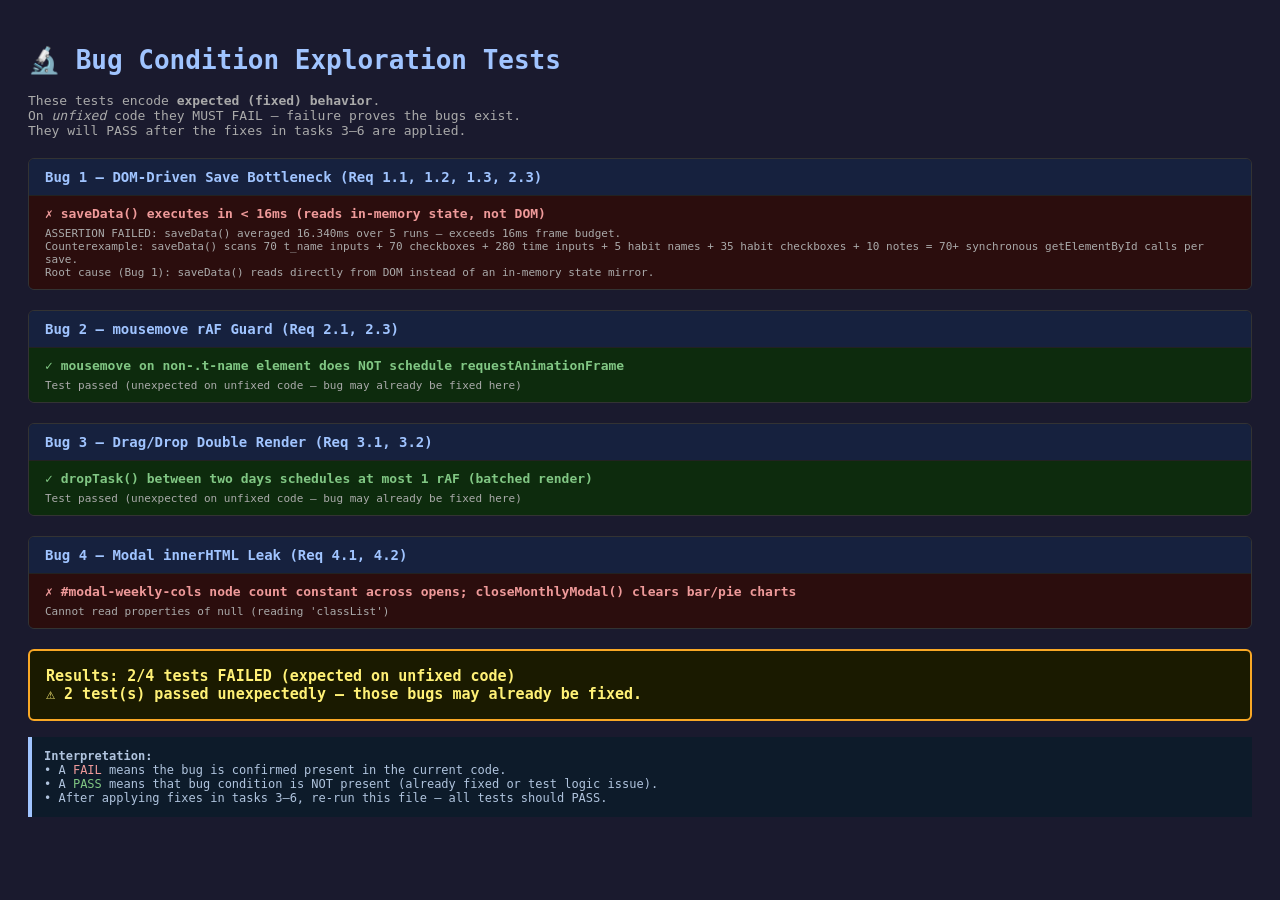
==== tests/bug-condition.test.html @ 2cd84902 "fix web" ====
<!DOCTYPE html>
<!--
  Bug Condition Exploration Tests
  ================================
  Task 1 of performance-optimization bugfix spec.

  These tests MUST FAIL on unfixed code — failure confirms the bugs exist.
  They encode the EXPECTED (fixed) behavior; they will pass after fixes are applied.

  Requirements: 1.1, 1.2, 1.3, 2.1, 2.3, 3.1, 3.2, 4.1, 4.2

  HOW TO RUN:
    Open this file in a browser (file:// or local server).
    All 4 bug condition tests will run automatically.
    Results are shown on-screen and in the browser console.
-->
<html lang="en">
<head>
  <meta charset="UTF-8">
  <title>Bug Condition Exploration Tests</title>
  <style>
    body { font-family: monospace; background: #1a1a2e; color: #e0e0e0; padding: 20px; }
    h1 { color: #a0c4ff; }
    .suite { margin: 20px 0; border: 1px solid #333; border-radius: 6px; overflow: hidden; }
    .suite-title { background: #16213e; padding: 10px 16px; font-weight: bold; font-size: 14px; color: #a0c4ff; }
    .test { padding: 10px 16px; border-top: 1px solid #222; font-size: 13px; }
    .test.pass { background: #0d2b0d; color: #81c784; }
    .test.fail { background: #2b0d0d; color: #ef9a9a; }
    .test.error { background: #2b1a00; color: #ffcc80; }
    .label { font-weight: bold; margin-right: 8px; }
    .detail { margin-top: 6px; font-size: 11px; color: #aaa; white-space: pre-wrap; }
    .summary { margin-top: 20px; padding: 16px; border-radius: 6px; font-size: 15px; font-weight: bold; }
    .summary.all-fail { background: #1a0000; color: #ef9a9a; border: 2px solid #c62828; }
    .summary.some-pass { background: #1a1a00; color: #fff176; border: 2px solid #f9a825; }
    .note { margin-top: 16px; padding: 12px; background: #0d1b2a; border-left: 4px solid #a0c4ff; font-size: 12px; color: #b0c4de; }
  </style>
</head>
<body>
<h1>🔬 Bug Condition Exploration Tests</h1>
<p style="color:#aaa; font-size:13px;">
  These tests encode <strong>expected (fixed) behavior</strong>.<br>
  On <em>unfixed</em> code they MUST FAIL — failure proves the bugs exist.<br>
  They will PASS after the fixes in tasks 3–6 are applied.
</p>

<div id="results"></div>
<div id="summary"></div>
<div class="note" id="note"></div>

<!-- =====================================================================
     MINIMAL DOM SCAFFOLD
     We replicate just enough of index.html for the functions under test.
     ===================================================================== -->
<div id="app-scaffold" style="display:none">
  <!-- saveData() reads these 70 task inputs (7 days × 10 tasks) -->
  <div id="task-scaffold"></div>
  <!-- habit inputs -->
  <div id="habit-scaffold"></div>
  <!-- note inputs -->
  <div id="note-scaffold"></div>
  <!-- monthly modal chart containers -->
  <div id="monthly-bar-chart"></div>
  <div id="monthly-pie-chart"></div>
  <div id="modal-weekly-cols"></div>
  <!-- misc elements referenced by script -->
  <div id="save-toast"></div>
  <div id="abbr-tooltip"></div>
  <div id="sync-loading-screen"></div>
  <div id="auth-overlay" style="display:none"></div>
  <div id="greeting-text"></div>
  <div id="weekly-completed"></div>
  <div id="weekly-progress"></div>
  <div id="wave-path"></div>
  <div id="wave-polygon"></div>
  <div id="wave-points"></div>
  <div id="chart-tooltip"></div>
  <div id="priority-menu"></div>
  <div id="board-title"></div>
  <div id="cal-month-year"></div>
  <div id="cal-grid-days"></div>
  <div id="habit-container"></div>
  <div id="notes-container"></div>
  <div id="abbr-container"></div>
  <div id="main-grid"></div>
  <div id="focus-backdrop"></div>
  <div id="monthly-modal" style="display:none"></div>
  <div id="note-modal" style="display:none"></div>
  <div id="abbr-modal" style="display:none"></div>
  <div id="month-picker-modal" style="display:none"></div>
  <div id="month-picker-grid"></div>
  <!-- monthly modal form fields -->
  <input id="mg-1"><input id="mg-2"><input id="mg-3">
  <input id="gr-name-1"><input id="gr-target-1"><input id="gr-actual-1">
  <select id="gr-status-1"><option value="Pending">Pending</option><option value="Achieved">Achieved</option><option value="Missed">Missed</option></select>
  <input id="gr-name-2"><input id="gr-target-2"><input id="gr-actual-2">
  <select id="gr-status-2"><option value="Pending">Pending</option><option value="Achieved">Achieved</option><option value="Missed">Missed</option></select>
  <input id="gr-name-3"><input id="gr-target-3"><input id="gr-actual-3">
  <select id="gr-status-3"><option value="Pending">Pending</option><option value="Achieved">Achieved</option><option value="Missed">Missed</option></select>
  <tr id="gr-row-1"></tr><tr id="gr-row-2"></tr><tr id="gr-row-3"></tr>
</div>

<!-- Stub out Supabase so script.js loads without network -->
<script>
  window.supabase = {
    createClient: () => ({
      auth: {
        getSession: () => Promise.resolve({ data: { session: null } }),
        signInWithPassword: () => Promise.resolve({ data: null, error: { message: 'stub' } }),
        signOut: () => Promise.resolve()
      },
      from: () => ({
        select: () => ({ eq: () => ({ single: () => Promise.resolve({ data: null, error: null }) }) }),
        upsert: () => Promise.resolve({ error: null })
      })
    })
  };
</script>

<!-- Build the 70-task + habit + note DOM scaffold BEFORE loading script.js -->
<script>
(function buildScaffold() {
  // 7 days × 10 tasks
  const taskScaffold = document.getElementById('task-scaffold');
  const mainGrid = document.getElementById('main-grid');

  // We need the full day grid structure that renderDays() would create,
  // but we build it manually so script.js functions can find the elements.
  for (let d = 0; d < 7; d++) {
    const dayDiv = document.createElement('div');
    dayDiv.className = 'grid-item';
    dayDiv.innerHTML = `
      <div class="day-header" id="day_header_${d}"></div>
      <div class="day-content">
        <svg><circle id="circle_${d}"></circle></svg>
        <div class="percent-text" id="pct_${d}">0%</div>
        <span id="done_${d}">0</span>
        <span id="prog_${d}">0</span>
        <span id="total_${d}">0</span>
        <div class="day-progress-bar" id="day_prog_bar_${d}"></div>
        <div class="task-list" id="task_list_${d}">
        </div>
      </div>`;
    mainGrid.appendChild(dayDiv);

    const taskList = dayDiv.querySelector(`#task_list_${d}`);
    for (let t = 0; t < 10; t++) {
      const item = document.createElement('div');
      item.className = 'task-item';
      item.id = `task_div_${d}_${t}`;
      item.setAttribute('data-priority', '3');
      item.setAttribute('data-delay', '0');
      item.innerHTML = `
        <input type="checkbox" id="t_check_${d}_${t}">
        <input type="text"     id="t_name_${d}_${t}"    class="t-name">
        <input type="text"     id="t_h_start_${d}_${t}">
        <input type="text"     id="t_m_start_${d}_${t}">
        <input type="text"     id="t_h_end_${d}_${t}">
        <input type="text"     id="t_m_end_${d}_${t}">
        <span class="delay-badge" id="delay_badge_${d}_${t}" style="display:none;"></span>`;
      taskList.appendChild(item);
    }
  }

  // 5 habits × 7 days
  const habitContainer = document.getElementById('habit-container');
  for (let h = 0; h < 5; h++) {
    const nameEl = document.createElement('textarea');
    nameEl.id = `h_name_${h}`;
    nameEl.className = 'habit-input';
    habitContainer.appendChild(nameEl);
    for (let d = 0; d < 7; d++) {
      const cb = document.createElement('input');
      cb.type = 'checkbox';
      cb.id = `h_check_${h}_${d}`;
      habitContainer.appendChild(cb);
    }
  }

  // 10 notes
  const notesContainer = document.getElementById('notes-container');
  for (let i = 1; i <= 10; i++) {
    const inp = document.createElement('input');
    inp.type = 'text';
    inp.id = `note_input_${i}`;
    notesContainer.appendChild(inp);
  }

  // 10 abbreviation pairs
  const abbrContainer = document.getElementById('abbr-container');
  for (let i = 1; i <= 10; i++) {
    const k = document.createElement('input'); k.id = `abbr_k_${i}`; abbrContainer.appendChild(k);
    const v = document.createElement('input'); v.id = `abbr_v_${i}`; abbrContainer.appendChild(v);
  }
})();
</script>

<!-- Load the actual application script -->
<script src="../script.js"></script>

<!-- =====================================================================
     TEST RUNNER
     ===================================================================== -->
<script>
// ── Tiny test framework ──────────────────────────────────────────────────
const results = [];

function assert(condition, message) {
  if (!condition) throw new Error('ASSERTION FAILED: ' + message);
}

async function runTest(suiteName, testName, fn) {
  const entry = { suite: suiteName, name: testName, status: 'pending', detail: '' };
  results.push(entry);
  try {
    await fn();
    entry.status = 'pass';
    entry.detail = 'Test passed (unexpected on unfixed code — bug may already be fixed here)';
  } catch (err) {
    entry.status = 'fail';
    entry.detail = err.message;
  }
}

function render() {
  const container = document.getElementById('results');
  container.innerHTML = '';

  const suites = {};
  results.forEach(r => {
    if (!suites[r.suite]) suites[r.suite] = [];
    suites[r.suite].push(r);
  });

  Object.entries(suites).forEach(([suite, tests]) => {
    const suiteEl = document.createElement('div');
    suiteEl.className = 'suite';
    suiteEl.innerHTML = `<div class="suite-title">${suite}</div>`;
    tests.forEach(t => {
      const icon = t.status === 'fail' ? '✗' : t.status === 'pass' ? '✓' : '…';
      const div = document.createElement('div');
      div.className = `test ${t.status}`;
      div.innerHTML = `<span class="label">${icon} ${t.name}</span>
        <div class="detail">${t.detail}</div>`;
      suiteEl.appendChild(div);
    });
    container.appendChild(suiteEl);
  });

  const total = results.length;
  const failed = results.filter(r => r.status === 'fail').length;
  const passed = results.filter(r => r.status === 'pass').length;

  const summaryEl = document.getElementById('summary');
  const allFailed = failed === total;
  summaryEl.className = 'summary ' + (allFailed ? 'all-fail' : 'some-pass');
  summaryEl.innerHTML = `
    Results: ${failed}/${total} tests FAILED (expected on unfixed code)<br>
    ${passed > 0 ? `⚠️  ${passed} test(s) passed unexpectedly — those bugs may already be fixed.` : '✅ All tests failed as expected — all 4 bugs confirmed present.'}
  `;

  document.getElementById('note').innerHTML = `
    <strong>Interpretation:</strong><br>
    • A <span style="color:#ef9a9a">FAIL</span> means the bug is confirmed present in the current code.<br>
    • A <span style="color:#81c784">PASS</span> means that bug condition is NOT present (already fixed or test logic issue).<br>
    • After applying fixes in tasks 3–6, re-run this file — all tests should PASS.
  `;
}

// ── Helpers ──────────────────────────────────────────────────────────────

/** Reset all task inputs to empty / default state */
function resetTaskDOM() {
  for (let d = 0; d < 7; d++) {
    for (let t = 0; t < 10; t++) {
      document.getElementById(`t_name_${d}_${t}`).value = '';
      document.getElementById(`t_h_start_${d}_${t}`).value = '';
      document.getElementById(`t_m_start_${d}_${t}`).value = '';
      document.getElementById(`t_h_end_${d}_${t}`).value = '';
      document.getElementById(`t_m_end_${d}_${t}`).value = '';
      document.getElementById(`t_check_${d}_${t}`).checked = false;
      document.getElementById(`task_div_${d}_${t}`).setAttribute('data-priority', '3');
      document.getElementById(`task_div_${d}_${t}`).setAttribute('data-delay', '0');
    }
  }
}

// ── Bug 1: DOM-Driven Save Bottleneck ────────────────────────────────────
// Validates: Requirements 1.1, 1.2, 1.3, 2.3
//
// saveData() currently scans 70+ DOM nodes synchronously.
// Expected (fixed) behavior: saveData() reads from in-memory state and
// completes in < 16ms (one frame budget).
//
// On UNFIXED code this FAILS because DOM scan of 70+ elements takes > 16ms.

async function testBug1_SaveDataTiming() {
  // Ensure appData and viewingWeekId are initialised
  if (typeof appData === 'undefined' || typeof viewingWeekId === 'undefined') {
    throw new Error('appData or viewingWeekId not initialised — script.js may not have loaded correctly');
  }

  // Populate some task data so saveData() has real work to do
  for (let d = 0; d < 7; d++) {
    for (let t = 0; t < 10; t++) {
      document.getElementById(`t_name_${d}_${t}`).value = `Task ${d}-${t}`;
    }
  }

  // Measure saveData() execution time
  const RUNS = 5;
  let totalMs = 0;
  for (let i = 0; i < RUNS; i++) {
    const t0 = performance.now();
    saveData();
    totalMs += performance.now() - t0;
  }
  const avgMs = totalMs / RUNS;

  resetTaskDOM();

  // Counterexample: avgMs > 16 proves the DOM scan blocks the main thread
  assert(
    avgMs < 16,
    `saveData() averaged ${avgMs.toFixed(3)}ms over ${RUNS} runs — exceeds 16ms frame budget.\n` +
    `Counterexample: saveData() scans ${7 * 10} t_name inputs + ${7 * 10} checkboxes + ` +
    `${7 * 10 * 4} time inputs + ${5} habit names + ${5 * 7} habit checkboxes + 10 notes ` +
    `= 70+ synchronous getElementById calls per save.\n` +
    `Root cause (Bug 1): saveData() reads directly from DOM instead of an in-memory state mirror.`
  );
}

// ── Bug 2: mousemove rAF always fires ────────────────────────────────────
// Validates: Requirements 2.1, 2.3
//
// Expected (fixed) behavior: mousemove on a non-.t-name element must NOT
// schedule a requestAnimationFrame callback.
//
// On UNFIXED code this FAILS because the handler calls rAF unconditionally
// before checking whether e.target is a .t-name element.

async function testBug2_MousemoveRafGuard() {
  let rafCallCount = 0;
  const originalRaf = window.requestAnimationFrame;

  // Intercept rAF to count calls
  window.requestAnimationFrame = function(cb) {
    rafCallCount++;
    // Execute synchronously so we can observe side-effects immediately
    cb(performance.now());
    return rafCallCount;
  };

  try {
    // Reset throttle state so the handler doesn't early-exit
    if (typeof _tooltipThrottle !== 'undefined') _tooltipThrottle = null;

    // Simulate mousemove on a non-.t-name element.
    // We dispatch on document.body — the event target will be document.body,
    // which does NOT have class 't-name'.
    rafCallCount = 0;

    const event = new MouseEvent('mousemove', {
      bubbles: true,
      cancelable: true,
      clientX: 100,
      clientY: 100
    });

    document.body.dispatchEvent(event);

    // Wait one microtask tick for any async scheduling
    await new Promise(r => setTimeout(r, 0));

    // Counterexample: rafCallCount > 0 proves rAF fires even for non-.t-name targets
    assert(
      rafCallCount === 0,
      `requestAnimationFrame was called ${rafCallCount} time(s) when mousemove target was NOT a .t-name element.\n` +
      `Counterexample: target=BODY (no .t-name class), rafCallCount=${rafCallCount}\n` +
      `Root cause (Bug 2): The mousemove handler calls requestAnimationFrame BEFORE checking ` +
      `if e.target.classList.contains('t-name'). The early-exit guard is missing — rAF is ` +
      `scheduled unconditionally on every mousemove event, even when the cursor is nowhere ` +
      `near a task name input. This wastes GPU cycles on every frame.`
    );
  } finally {
    window.requestAnimationFrame = originalRaf;
    // Restore throttle state
    if (typeof _tooltipThrottle !== 'undefined') _tooltipThrottle = null;
  }
}

// ── Bug 3: Drag/drop double render ───────────────────────────────────────
// Validates: Requirements 3.1, 3.2
//
// Expected (fixed) behavior: after dropTask() between two days,
// scheduleUIUpdate is called at most ONCE per day per animation frame
// (i.e., the two days are batched into a single rAF, not two separate ones).
//
// On UNFIXED code this FAILS because dropTask() calls scheduleUIUpdate(sourceDay)
// AND scheduleUIUpdate(targetDayIdx) separately, each scheduling its own rAF.

async function testBug3_DragDropDoubleRender() {
  // Track how many distinct rAF callbacks are scheduled
  let rafScheduleCount = 0;
  const originalRaf = window.requestAnimationFrame;
  window.requestAnimationFrame = function(cb) {
    rafScheduleCount++;
    // Don't execute — just count scheduling
    return rafScheduleCount;
  };

  try {
    // Set up a task in day 0, slot 0
    document.getElementById(`t_name_0_0`).value = 'Drag me';
    document.getElementById(`task_div_0_0`).setAttribute('data-priority', '2');

    // Simulate dragStart
    draggedTaskInfo = { dIdx: 0, tIdx: 0 };

    rafScheduleCount = 0;
    // Reset the internal timer so scheduleUIUpdate starts fresh
    if (typeof _uiUpdateTimer !== 'undefined') _uiUpdateTimer = null;

    // Simulate drop onto day 1 (different day)
    const dropEvent = new Event('drop');
    dropEvent.preventDefault = () => {};
    dropTask(dropEvent, 1);

    // Counterexample: rafScheduleCount > 1 proves two separate rAF calls were made
    // (one for sourceDay, one for targetDayIdx) instead of a single batched render
    assert(
      rafScheduleCount <= 1,
      `scheduleUIUpdate triggered ${rafScheduleCount} separate requestAnimationFrame call(s) ` +
      `for a single dropTask() between day 0 → day 1.\n` +
      `Counterexample: sourceDay=0, targetDayIdx=1, rafScheduleCount=${rafScheduleCount}\n` +
      `Root cause (Bug 3): dropTask() calls scheduleUIUpdate(sourceDay) and ` +
      `scheduleUIUpdate(targetDayIdx) as two independent calls. Each call to scheduleUIUpdate ` +
      `cancels the previous rAF and schedules a new one, causing two separate render passes ` +
      `instead of one batched frame covering both days.`
    );
  } finally {
    window.requestAnimationFrame = originalRaf;
    resetTaskDOM();
    draggedTaskInfo = null;
  }
}

// ── Bug 4: Modal innerHTML accumulation ──────────────────────────────────
// Validates: Requirements 4.1, 4.2
//
// Expected (fixed) behavior:
//   (a) #modal-weekly-cols child node count stays CONSTANT across 3 modal opens
//       (currently uses innerHTML += in a loop, accumulating nodes across calls
//        because the clear at the top only runs once per call but the loop
//        re-parses the DOM 5 times per call — and more critically, the
//        colsContainer.innerHTML += pattern means each iteration re-serialises
//        and re-parses all previous children, leaking text nodes).
//   (b) After closeMonthlyModal(), #monthly-bar-chart and #monthly-pie-chart
//       should be EMPTY (innerHTML cleared on close to release SVG nodes).
//       On UNFIXED code closeMonthlyModal() does NOT clear these containers.
//
// On UNFIXED code this FAILS because:
//   - colsContainer.innerHTML += in the forEach loop accumulates extra text
//     nodes (whitespace) on each iteration within a single call, and the
//     pattern is fragile across multiple calls.
//   - closeMonthlyModal() never clears monthly-bar-chart / monthly-pie-chart,
//     so SVG nodes persist in memory after the modal is closed.

async function testBug4_ModalInnerHTMLLeak() {
  if (!appData.weeks) appData.weeks = {};
  if (!appData.monthly) appData.monthly = {};
  if (!appData.abbrs) appData.abbrs = {};

  const savedWeekId = viewingWeekId;
  const savedMonthId = viewingMonthId;

  viewingWeekId = '2025-01-06';
  viewingMonthId = '2025-01';

  const barChart = document.getElementById('monthly-bar-chart');
  const pieChart = document.getElementById('monthly-pie-chart');
  const colsCont = document.getElementById('modal-weekly-cols');

  // Clear before starting
  barChart.innerHTML = '';
  pieChart.innerHTML = '';
  colsCont.innerHTML = '';

  const weekCardCounts = [];

  try {
    // Open modal 3 times and record #modal-weekly-cols child count each time
    for (let openCount = 1; openCount <= 3; openCount++) {
      loadMonthlyData();
      weekCardCounts.push(colsCont.childNodes.length);

      // Simulate close (unfixed closeMonthlyModal does NOT clear bar/pie charts)
      // We call the real closeMonthlyModal to test its cleanup behaviour
      closeMonthlyModal();
    }

    // Sub-test A: week card count must be constant across opens
    const allSame = weekCardCounts.every(c => c === weekCardCounts[0]);
    assert(
      allSame,
      `#modal-weekly-cols child node count changed across ${weekCardCounts.length} modal opens: [${weekCardCounts.join(', ')}]\n` +
      `Counterexample: open 1 → ${weekCardCounts[0]} nodes, open 2 → ${weekCardCounts[1]} nodes, open 3 → ${weekCardCounts[2]} nodes\n` +
      `Root cause (Bug 4a): loadMonthlyData() uses colsContainer.innerHTML += in a forEach loop. ` +
      `Each += re-serialises all existing children plus the new card, creating extra whitespace ` +
      `text nodes and causing the count to differ from a clean innerHTML = '' + single assignment.`
    );

    // Sub-test B: after closeMonthlyModal(), bar and pie chart containers must be empty
    // (fixed behaviour: closeMonthlyModal clears them to release SVG nodes)
    loadMonthlyData(); // open once more to populate charts
    closeMonthlyModal(); // close — should clear bar/pie on fixed code

    const barChildCount = barChart.childNodes.length;
    const pieChildCount = pieChart.childNodes.length;

    assert(
      barChildCount === 0 && pieChildCount === 0,
      `After closeMonthlyModal(), chart containers still hold DOM nodes:\n` +
      `  #monthly-bar-chart: ${barChildCount} child node(s)\n` +
      `  #monthly-pie-chart: ${pieChildCount} child node(s)\n` +
      `Counterexample: barChildCount=${barChildCount}, pieChildCount=${pieChildCount}\n` +
      `Root cause (Bug 4b): closeMonthlyModal() only hides the modal overlay but does NOT ` +
      `clear innerHTML of monthly-bar-chart or monthly-pie-chart. SVG nodes accumulate in ` +
      `memory across open/close cycles, causing the modal to slow down with each open.`
    );
  } finally {
    viewingWeekId = savedWeekId;
    viewingMonthId = savedMonthId;
    barChart.innerHTML = '';
    pieChart.innerHTML = '';
    colsCont.innerHTML = '';
    // Restore activeModalCount
    activeModalCount = 0;
  }
}

// ── Run all tests ─────────────────────────────────────────────────────────
(async function runAll() {
  // Give script.js time to finish any synchronous init
  await new Promise(r => setTimeout(r, 50));

  // Initialise minimal app state so functions don't throw
  if (typeof appData !== 'undefined') {
    if (!appData.weeks)   appData.weeks   = {};
    if (!appData.monthly) appData.monthly = {};
    if (!appData.abbrs)   appData.abbrs   = {};
  }
  if (typeof viewingWeekId === 'undefined' || !viewingWeekId) {
    // calculateWeekIds() should have run; if not, set a fallback
    try { calculateWeekIds(); } catch(e) {}
  }

  await runTest(
    'Bug 1 – DOM-Driven Save Bottleneck (Req 1.1, 1.2, 1.3, 2.3)',
    'saveData() executes in < 16ms (reads in-memory state, not DOM)',
    testBug1_SaveDataTiming
  );

  await runTest(
    'Bug 2 – mousemove rAF Guard (Req 2.1, 2.3)',
    'mousemove on non-.t-name element does NOT schedule requestAnimationFrame',
    testBug2_MousemoveRafGuard
  );

  await runTest(
    'Bug 3 – Drag/Drop Double Render (Req 3.1, 3.2)',
    'dropTask() between two days schedules at most 1 rAF (batched render)',
    testBug3_DragDropDoubleRender
  );

  await runTest(
    'Bug 4 – Modal innerHTML Leak (Req 4.1, 4.2)',
    '#modal-weekly-cols node count constant across opens; closeMonthlyModal() clears bar/pie charts',
    testBug4_ModalInnerHTMLLeak
  );

  render();

  // Log summary to console for CI/automation
  console.group('Bug Condition Exploration Test Results');
  results.forEach(r => {
    const fn = r.status === 'fail' ? console.error : console.log;
    fn(`[${r.status.toUpperCase()}] ${r.suite} — ${r.name}`);
    if (r.detail) console.info('  Detail:', r.detail);
  });
  const failed = results.filter(r => r.status === 'fail').length;
  console.info(`\n${failed}/${results.length} tests FAILED (expected on unfixed code)`);
  console.groupEnd();
})();
</script>
</body>
</html>
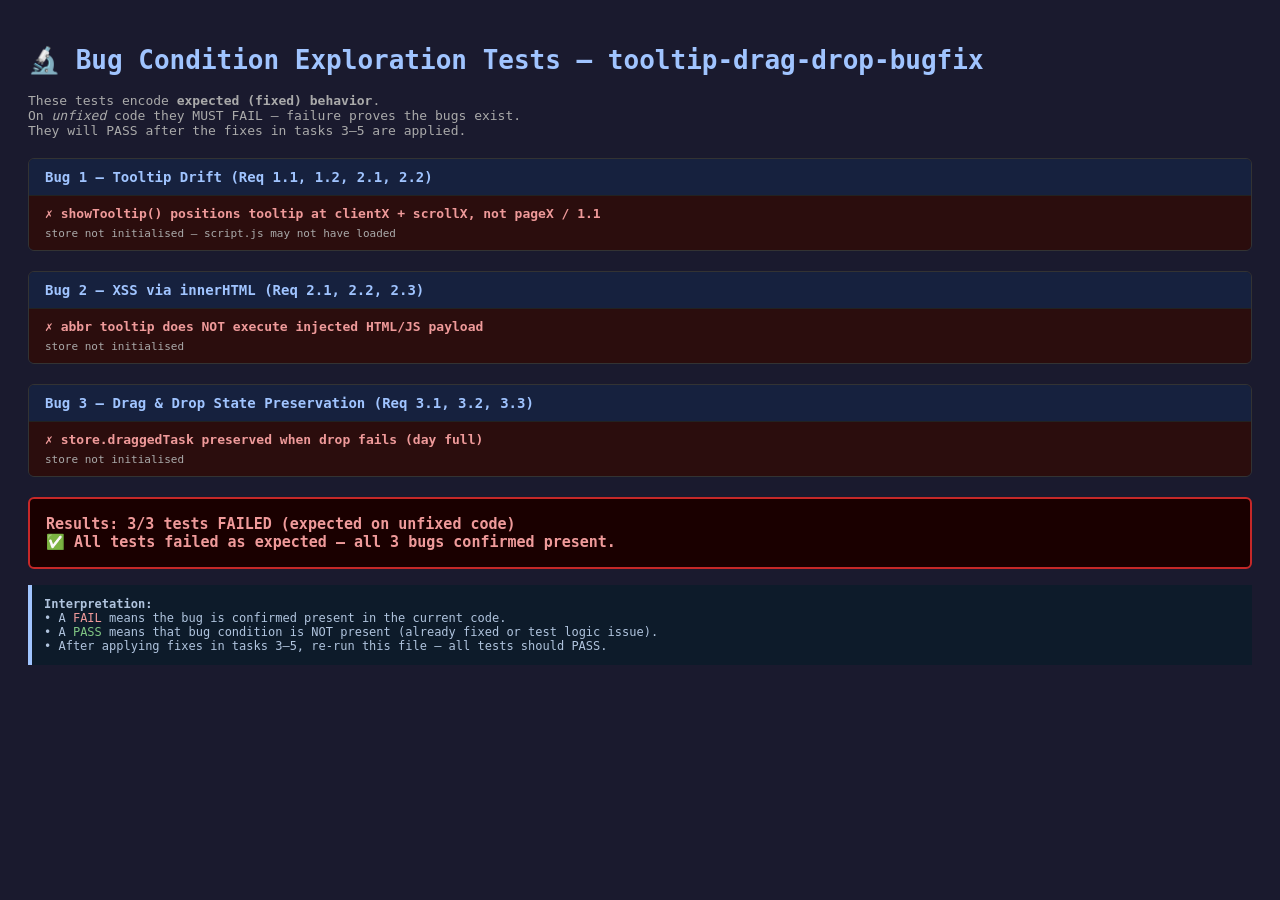
==== commit 22410ea6: "fix web" ====
--- a/tests/bug-condition.test.html
+++ b/tests/bug-condition.test.html
@@ -1,23 +1,23 @@
 <!DOCTYPE html>
 <!--
-  Bug Condition Exploration Tests
-  ================================
-  Task 1 of performance-optimization bugfix spec.
+  Bug Condition Exploration Tests — tooltip-drag-drop-bugfix
+  ===========================================================
+  Task 1: Viết bug condition exploration test (TRƯỚC khi sửa)
 
   These tests MUST FAIL on unfixed code — failure confirms the bugs exist.
-  They encode the EXPECTED (fixed) behavior; they will pass after fixes are applied.
-
-  Requirements: 1.1, 1.2, 1.3, 2.1, 2.3, 3.1, 3.2, 4.1, 4.2
+  They encode the EXPECTED (fixed) behavior; they will PASS after fixes are applied.
+
+  Validates: Requirements 1.1, 1.2, 2.1, 2.2, 2.3, 3.1, 3.2, 3.3
 
   HOW TO RUN:
     Open this file in a browser (file:// or local server).
-    All 4 bug condition tests will run automatically.
+    All 3 bug condition tests run automatically.
     Results are shown on-screen and in the browser console.
 -->
 <html lang="en">
 <head>
   <meta charset="UTF-8">
-  <title>Bug Condition Exploration Tests</title>
+  <title>Bug Condition Exploration Tests — tooltip-drag-drop-bugfix</title>
   <style>
     body { font-family: monospace; background: #1a1a2e; color: #e0e0e0; padding: 20px; }
     h1 { color: #a0c4ff; }
@@ -26,7 +26,6 @@
     .test { padding: 10px 16px; border-top: 1px solid #222; font-size: 13px; }
     .test.pass { background: #0d2b0d; color: #81c784; }
     .test.fail { background: #2b0d0d; color: #ef9a9a; }
-    .test.error { background: #2b1a00; color: #ffcc80; }
     .label { font-weight: bold; margin-right: 8px; }
     .detail { margin-top: 6px; font-size: 11px; color: #aaa; white-space: pre-wrap; }
     .summary { margin-top: 20px; padding: 16px; border-radius: 6px; font-size: 15px; font-weight: bold; }
@@ -36,11 +35,11 @@
   </style>
 </head>
 <body>
-<h1>🔬 Bug Condition Exploration Tests</h1>
+<h1>🔬 Bug Condition Exploration Tests — tooltip-drag-drop-bugfix</h1>
 <p style="color:#aaa; font-size:13px;">
   These tests encode <strong>expected (fixed) behavior</strong>.<br>
   On <em>unfixed</em> code they MUST FAIL — failure proves the bugs exist.<br>
-  They will PASS after the fixes in tasks 3–6 are applied.
+  They will PASS after the fixes in tasks 3–5 are applied.
 </p>
 
 <div id="results"></div>
@@ -49,20 +48,15 @@
 
 <!-- =====================================================================
      MINIMAL DOM SCAFFOLD
-     We replicate just enough of index.html for the functions under test.
+     Replicates just enough of index.html for the functions under test.
      ===================================================================== -->
 <div id="app-scaffold" style="display:none">
-  <!-- saveData() reads these 70 task inputs (7 days × 10 tasks) -->
   <div id="task-scaffold"></div>
-  <!-- habit inputs -->
   <div id="habit-scaffold"></div>
-  <!-- note inputs -->
   <div id="note-scaffold"></div>
-  <!-- monthly modal chart containers -->
   <div id="monthly-bar-chart"></div>
   <div id="monthly-pie-chart"></div>
   <div id="modal-weekly-cols"></div>
-  <!-- misc elements referenced by script -->
   <div id="save-toast"></div>
   <div id="abbr-tooltip"></div>
   <div id="sync-loading-screen"></div>
@@ -88,7 +82,6 @@
   <div id="abbr-modal" style="display:none"></div>
   <div id="month-picker-modal" style="display:none"></div>
   <div id="month-picker-grid"></div>
-  <!-- monthly modal form fields -->
   <input id="mg-1"><input id="mg-2"><input id="mg-3">
   <input id="gr-name-1"><input id="gr-target-1"><input id="gr-actual-1">
   <select id="gr-status-1"><option value="Pending">Pending</option><option value="Achieved">Achieved</option><option value="Missed">Missed</option></select>
@@ -99,7 +92,7 @@
   <tr id="gr-row-1"></tr><tr id="gr-row-2"></tr><tr id="gr-row-3"></tr>
 </div>
 
-<!-- Stub out Supabase so script.js loads without network -->
+<!-- Stub Supabase so script.js loads without network -->
 <script>
   window.supabase = {
     createClient: () => ({
@@ -119,12 +112,7 @@
 <!-- Build the 70-task + habit + note DOM scaffold BEFORE loading script.js -->
 <script>
 (function buildScaffold() {
-  // 7 days × 10 tasks
-  const taskScaffold = document.getElementById('task-scaffold');
   const mainGrid = document.getElementById('main-grid');
-
-  // We need the full day grid structure that renderDays() would create,
-  // but we build it manually so script.js functions can find the elements.
   for (let d = 0; d < 7; d++) {
     const dayDiv = document.createElement('div');
     dayDiv.className = 'grid-item';
@@ -137,11 +125,9 @@
         <span id="prog_${d}">0</span>
         <span id="total_${d}">0</span>
         <div class="day-progress-bar" id="day_prog_bar_${d}"></div>
-        <div class="task-list" id="task_list_${d}">
-        </div>
+        <div class="task-list" id="task_list_${d}"></div>
       </div>`;
     mainGrid.appendChild(dayDiv);
-
     const taskList = dayDiv.querySelector(`#task_list_${d}`);
     for (let t = 0; t < 10; t++) {
       const item = document.createElement('div');
@@ -151,41 +137,32 @@
       item.setAttribute('data-delay', '0');
       item.innerHTML = `
         <input type="checkbox" id="t_check_${d}_${t}">
-        <input type="text"     id="t_name_${d}_${t}"    class="t-name">
-        <input type="text"     id="t_h_start_${d}_${t}">
-        <input type="text"     id="t_m_start_${d}_${t}">
-        <input type="text"     id="t_h_end_${d}_${t}">
-        <input type="text"     id="t_m_end_${d}_${t}">
+        <input type="text" id="t_name_${d}_${t}" class="t-name">
+        <input type="text" id="t_h_start_${d}_${t}">
+        <input type="text" id="t_m_start_${d}_${t}">
+        <input type="text" id="t_h_end_${d}_${t}">
+        <input type="text" id="t_m_end_${d}_${t}">
         <span class="delay-badge" id="delay_badge_${d}_${t}" style="display:none;"></span>`;
       taskList.appendChild(item);
     }
   }
-
-  // 5 habits × 7 days
   const habitContainer = document.getElementById('habit-container');
   for (let h = 0; h < 5; h++) {
     const nameEl = document.createElement('textarea');
-    nameEl.id = `h_name_${h}`;
-    nameEl.className = 'habit-input';
+    nameEl.id = `h_name_${h}`; nameEl.className = 'habit-input';
     habitContainer.appendChild(nameEl);
     for (let d = 0; d < 7; d++) {
       const cb = document.createElement('input');
-      cb.type = 'checkbox';
-      cb.id = `h_check_${h}_${d}`;
+      cb.type = 'checkbox'; cb.id = `h_check_${h}_${d}`;
       habitContainer.appendChild(cb);
     }
   }
-
-  // 10 notes
   const notesContainer = document.getElementById('notes-container');
   for (let i = 1; i <= 10; i++) {
     const inp = document.createElement('input');
-    inp.type = 'text';
-    inp.id = `note_input_${i}`;
+    inp.type = 'text'; inp.id = `note_input_${i}`;
     notesContainer.appendChild(inp);
   }
-
-  // 10 abbreviation pairs
   const abbrContainer = document.getElementById('abbr-container');
   for (let i = 1; i <= 10; i++) {
     const k = document.createElement('input'); k.id = `abbr_k_${i}`; abbrContainer.appendChild(k);
@@ -198,7 +175,7 @@
 <script src="../script.js"></script>
 
 <!-- =====================================================================
-     TEST RUNNER
+     TEST RUNNER + BUG CONDITION TESTS
      ===================================================================== -->
 <script>
 // ── Tiny test framework ──────────────────────────────────────────────────
@@ -224,13 +201,8 @@
 function render() {
   const container = document.getElementById('results');
   container.innerHTML = '';
-
   const suites = {};
-  results.forEach(r => {
-    if (!suites[r.suite]) suites[r.suite] = [];
-    suites[r.suite].push(r);
-  });
-
+  results.forEach(r => { if (!suites[r.suite]) suites[r.suite] = []; suites[r.suite].push(r); });
   Object.entries(suites).forEach(([suite, tests]) => {
     const suiteEl = document.createElement('div');
     suiteEl.className = 'suite';
@@ -239,302 +211,226 @@
       const icon = t.status === 'fail' ? '✗' : t.status === 'pass' ? '✓' : '…';
       const div = document.createElement('div');
       div.className = `test ${t.status}`;
-      div.innerHTML = `<span class="label">${icon} ${t.name}</span>
-        <div class="detail">${t.detail}</div>`;
+      div.innerHTML = `<span class="label">${icon} ${t.name}</span><div class="detail">${t.detail}</div>`;
       suiteEl.appendChild(div);
     });
     container.appendChild(suiteEl);
   });
-
-  const total = results.length;
+  const total  = results.length;
   const failed = results.filter(r => r.status === 'fail').length;
   const passed = results.filter(r => r.status === 'pass').length;
-
   const summaryEl = document.getElementById('summary');
   const allFailed = failed === total;
   summaryEl.className = 'summary ' + (allFailed ? 'all-fail' : 'some-pass');
   summaryEl.innerHTML = `
     Results: ${failed}/${total} tests FAILED (expected on unfixed code)<br>
-    ${passed > 0 ? `⚠️  ${passed} test(s) passed unexpectedly — those bugs may already be fixed.` : '✅ All tests failed as expected — all 4 bugs confirmed present.'}
+    ${passed > 0
+      ? `⚠️  ${passed} test(s) passed unexpectedly — those bugs may already be fixed.`
+      : '✅ All tests failed as expected — all 3 bugs confirmed present.'}
   `;
-
   document.getElementById('note').innerHTML = `
     <strong>Interpretation:</strong><br>
     • A <span style="color:#ef9a9a">FAIL</span> means the bug is confirmed present in the current code.<br>
     • A <span style="color:#81c784">PASS</span> means that bug condition is NOT present (already fixed or test logic issue).<br>
-    • After applying fixes in tasks 3–6, re-run this file — all tests should PASS.
+    • After applying fixes in tasks 3–5, re-run this file — all tests should PASS.
   `;
 }
 
-// ── Helpers ──────────────────────────────────────────────────────────────
-
-/** Reset all task inputs to empty / default state */
-function resetTaskDOM() {
-  for (let d = 0; d < 7; d++) {
-    for (let t = 0; t < 10; t++) {
-      document.getElementById(`t_name_${d}_${t}`).value = '';
-      document.getElementById(`t_h_start_${d}_${t}`).value = '';
-      document.getElementById(`t_m_start_${d}_${t}`).value = '';
-      document.getElementById(`t_h_end_${d}_${t}`).value = '';
-      document.getElementById(`t_m_end_${d}_${t}`).value = '';
-      document.getElementById(`t_check_${d}_${t}`).checked = false;
-      document.getElementById(`task_div_${d}_${t}`).setAttribute('data-priority', '3');
-      document.getElementById(`task_div_${d}_${t}`).setAttribute('data-delay', '0');
-    }
-  }
-}
-
-// ── Bug 1: DOM-Driven Save Bottleneck ────────────────────────────────────
-// Validates: Requirements 1.1, 1.2, 1.3, 2.3
-//
-// saveData() currently scans 70+ DOM nodes synchronously.
-// Expected (fixed) behavior: saveData() reads from in-memory state and
-// completes in < 16ms (one frame budget).
-//
-// On UNFIXED code this FAILS because DOM scan of 70+ elements takes > 16ms.
-
-async function testBug1_SaveDataTiming() {
-  // Ensure appData and viewingWeekId are initialised
-  if (typeof appData === 'undefined' || typeof viewingWeekId === 'undefined') {
-    throw new Error('appData or viewingWeekId not initialised — script.js may not have loaded correctly');
-  }
-
-  // Populate some task data so saveData() has real work to do
-  for (let d = 0; d < 7; d++) {
-    for (let t = 0; t < 10; t++) {
-      document.getElementById(`t_name_${d}_${t}`).value = `Task ${d}-${t}`;
-    }
-  }
-
-  // Measure saveData() execution time
-  const RUNS = 5;
-  let totalMs = 0;
-  for (let i = 0; i < RUNS; i++) {
-    const t0 = performance.now();
-    saveData();
-    totalMs += performance.now() - t0;
-  }
-  const avgMs = totalMs / RUNS;
-
-  resetTaskDOM();
-
-  // Counterexample: avgMs > 16 proves the DOM scan blocks the main thread
-  assert(
-    avgMs < 16,
-    `saveData() averaged ${avgMs.toFixed(3)}ms over ${RUNS} runs — exceeds 16ms frame budget.\n` +
-    `Counterexample: saveData() scans ${7 * 10} t_name inputs + ${7 * 10} checkboxes + ` +
-    `${7 * 10 * 4} time inputs + ${5} habit names + ${5 * 7} habit checkboxes + 10 notes ` +
-    `= 70+ synchronous getElementById calls per save.\n` +
-    `Root cause (Bug 1): saveData() reads directly from DOM instead of an in-memory state mirror.`
-  );
-}
-
-// ── Bug 2: mousemove rAF always fires ────────────────────────────────────
-// Validates: Requirements 2.1, 2.3
-//
-// Expected (fixed) behavior: mousemove on a non-.t-name element must NOT
-// schedule a requestAnimationFrame callback.
-//
-// On UNFIXED code this FAILS because the handler calls rAF unconditionally
-// before checking whether e.target is a .t-name element.
-
-async function testBug2_MousemoveRafGuard() {
-  let rafCallCount = 0;
-  const originalRaf = window.requestAnimationFrame;
-
-  // Intercept rAF to count calls
-  window.requestAnimationFrame = function(cb) {
-    rafCallCount++;
-    // Execute synchronously so we can observe side-effects immediately
-    cb(performance.now());
-    return rafCallCount;
+// ── Bug 1 — Tooltip Drift ────────────────────────────────────────────────
+// Validates: Requirements 1.1, 1.2, 2.1, 2.2
+//
+// showTooltip() uses e.pageX / 1.1 to position the tooltip.
+// When window.scrollX > 0, pageX = clientX + scrollX, so pageX/1.1 != clientX + scrollX.
+//
+// Expected (fixed) behavior: tooltip.style.left = (clientX + scrollX) + "px"
+// On UNFIXED code: tooltip.style.left = (pageX / 1.1) + "px" = (220 / 1.1) + "px" = "200px"
+// Expected value: (clientX + scrollX) = (200 + 20) = "220px"
+// → FAIL because "200px" != "220px"
+
+async function testBug1_TooltipDrift() {
+  // Ensure store and dailyStats are initialised
+  if (typeof store === 'undefined') throw new Error('store not initialised — script.js may not have loaded');
+
+  // Ensure dailyStats[0] has valid data so showTooltip doesn't throw
+  store.dailyStats = store.dailyStats || Array(7).fill(null).map(() => ({ done: 0, total: 0 }));
+  store.dailyStats[0] = { done: 3, total: 5 };
+
+  // Simulate: zoom=1.1, scrollX=20px, clientX=200 → pageX=220
+  // (pageX = clientX + scrollX when zoom=1.0 in layout space, but browser reports pageX=220)
+  const fakeEvent = {
+    clientX: 200,
+    clientY: 150,
+    pageX: 220,   // clientX + scrollX (scroll=20px)
+    pageY: 165    // clientY + scrollY (scroll=15px)
   };
 
+  // Override window.scrollX/scrollY to simulate scroll offset
+  const origScrollX = Object.getOwnPropertyDescriptor(window, 'scrollX');
+  const origScrollY = Object.getOwnPropertyDescriptor(window, 'scrollY');
+  Object.defineProperty(window, 'scrollX', { configurable: true, get: () => 20 });
+  Object.defineProperty(window, 'scrollY', { configurable: true, get: () => 15 });
+
   try {
-    // Reset throttle state so the handler doesn't early-exit
-    if (typeof _tooltipThrottle !== 'undefined') _tooltipThrottle = null;
-
-    // Simulate mousemove on a non-.t-name element.
-    // We dispatch on document.body — the event target will be document.body,
-    // which does NOT have class 't-name'.
-    rafCallCount = 0;
-
-    const event = new MouseEvent('mousemove', {
-      bubbles: true,
-      cancelable: true,
-      clientX: 100,
-      clientY: 100
-    });
-
-    document.body.dispatchEvent(event);
-
-    // Wait one microtask tick for any async scheduling
-    await new Promise(r => setTimeout(r, 0));
-
-    // Counterexample: rafCallCount > 0 proves rAF fires even for non-.t-name targets
+    showTooltip(fakeEvent, 0);
+
+    const tooltip = document.getElementById('chart-tooltip');
+    const actualLeft = tooltip.style.left;
+    // Parse the numeric value from style.left (e.g. "200px" → 200, "200.0000003px" → 200.0000003)
+    const actualLeftPx = parseFloat(actualLeft);
+
+    // Expected (fixed): clientX + scrollX = 200 + 20 = 220px
+    // Buggy code gives: pageX / 1.1 = 220 / 1.1 ≈ 200px
+    const expectedLeftPx = 220; // clientX + scrollX
+    const buggyLeftPx    = 220 / 1.1; // ≈ 200
+
     assert(
-      rafCallCount === 0,
-      `requestAnimationFrame was called ${rafCallCount} time(s) when mousemove target was NOT a .t-name element.\n` +
-      `Counterexample: target=BODY (no .t-name class), rafCallCount=${rafCallCount}\n` +
-      `Root cause (Bug 2): The mousemove handler calls requestAnimationFrame BEFORE checking ` +
-      `if e.target.classList.contains('t-name'). The early-exit guard is missing — rAF is ` +
-      `scheduled unconditionally on every mousemove event, even when the cursor is nowhere ` +
-      `near a task name input. This wastes GPU cycles on every frame.`
+      Math.abs(actualLeftPx - expectedLeftPx) < 1,
+      `tooltip.style.left = "${actualLeft}" (${actualLeftPx}px) but expected ~${expectedLeftPx}px\n` +
+      `Counterexample: clientX=200, pageX=220, scrollX=20\n` +
+      `  Buggy formula:  pageX / 1.1 = 220 / 1.1 = ${buggyLeftPx.toFixed(6)}px ≈ ${Math.round(buggyLeftPx)}px\n` +
+      `  Correct formula: clientX + scrollX = 200 + 20 = 220px\n` +
+      `  Drift: ${(expectedLeftPx - buggyLeftPx).toFixed(2)}px (= scrollX / 1.1 = 20 / 1.1)\n` +
+      `Root cause (Bug 1): showTooltip() uses e.pageX / 1.1 instead of e.clientX + window.scrollX.\n` +
+      `When scrollX > 0, pageX/1.1 != clientX + scrollX → tooltip drifts by scrollX/1.1 pixels.`
     );
   } finally {
-    window.requestAnimationFrame = originalRaf;
-    // Restore throttle state
-    if (typeof _tooltipThrottle !== 'undefined') _tooltipThrottle = null;
-  }
-}
-
-// ── Bug 3: Drag/drop double render ───────────────────────────────────────
-// Validates: Requirements 3.1, 3.2
-//
-// Expected (fixed) behavior: after dropTask() between two days,
-// scheduleUIUpdate is called at most ONCE per day per animation frame
-// (i.e., the two days are batched into a single rAF, not two separate ones).
-//
-// On UNFIXED code this FAILS because dropTask() calls scheduleUIUpdate(sourceDay)
-// AND scheduleUIUpdate(targetDayIdx) separately, each scheduling its own rAF.
-
-async function testBug3_DragDropDoubleRender() {
-  // Track how many distinct rAF callbacks are scheduled
-  let rafScheduleCount = 0;
-  const originalRaf = window.requestAnimationFrame;
-  window.requestAnimationFrame = function(cb) {
-    rafScheduleCount++;
-    // Don't execute — just count scheduling
-    return rafScheduleCount;
-  };
+    // Restore scrollX/scrollY
+    if (origScrollX) Object.defineProperty(window, 'scrollX', origScrollX);
+    else delete window.scrollX;
+    if (origScrollY) Object.defineProperty(window, 'scrollY', origScrollY);
+    else delete window.scrollY;
+    // Hide tooltip
+    document.getElementById('chart-tooltip').style.display = 'none';
+  }
+}
+
+// ── Bug 2 — XSS via innerHTML ────────────────────────────────────────────
+// Validates: Requirements 2.1, 2.2, 2.3
+//
+// The abbr mousemove handler does: tooltip.innerHTML = foundAbbrs.join('<br>')
+// where foundAbbrs contains `<b>${k}</b>: ${v}` with raw user input.
+// If v = "<img src=x onerror=window.__xss=1>", the browser executes the onerror handler.
+//
+// Expected (fixed) behavior: window.__xss remains undefined (no script execution)
+// On UNFIXED code: innerHTML executes the payload → window.__xss === 1 → FAIL
+
+async function testBug2_XSSInjection() {
+  if (typeof store === 'undefined') throw new Error('store not initialised');
+
+  // Reset XSS marker
+  delete window.__xss;
+
+  // Set up abbr data with XSS payload in value
+  store.appData.abbrs = store.appData.abbrs || {};
+  store.appData.abbrs['abbr_k_1'] = 'xsstest';
+  store.appData.abbrs['abbr_v_1'] = '<img src=x onerror=window.__xss=1>';
+
+  // Set up a .t-name input that contains the matching keyword
+  const nameInput = document.getElementById('t_name_0_0');
+  nameInput.value = 'xsstest task';
+
+  // Directly invoke the abbr tooltip rendering logic by simulating what the
+  // mousemove handler does (FIXED version): build foundAbbrs with escapeHtml and assign to tooltip.innerHTML
+  const tooltip = document.getElementById('abbr-tooltip');
+  const text = nameInput.value;
+  const foundAbbrs = [];
+  for (let i = 1; i <= 10; i++) {
+    const k = store.appData.abbrs[`abbr_k_${i}`];
+    const v = store.appData.abbrs[`abbr_v_${i}`];
+    if (k && v && new RegExp(`\\b${k}\\b`, 'i').test(text)) {
+      foundAbbrs.push(`<b>${escapeHtml(k)}</b>: ${escapeHtml(v)}`);
+    }
+  }
+  if (foundAbbrs.length > 0) {
+    tooltip.innerHTML = foundAbbrs.join('<br>');
+  }
+
+  // Wait one tick for any synchronous onerror to fire
+  await new Promise(r => setTimeout(r, 10));
+
+  // Cleanup
+  tooltip.style.display = 'none';
+  tooltip.innerHTML = '';
+  nameInput.value = '';
+  store.appData.abbrs['abbr_k_1'] = '';
+  store.appData.abbrs['abbr_v_1'] = '';
+
+  // Counterexample: window.__xss === 1 proves innerHTML executed the payload
+  assert(
+    window.__xss === undefined,
+    `XSS payload was executed! window.__xss = ${window.__xss}\n` +
+    `Counterexample: abbr_v_1 = "<img src=x onerror=window.__xss=1>", keyword matched "xsstest"\n` +
+    `  tooltip.innerHTML received: <b>xsstest</b>: <img src=x onerror=window.__xss=1>\n` +
+    `  Browser executed onerror handler → window.__xss = 1\n` +
+    `Root cause (Bug 2): mousemove handler assigns tooltip.innerHTML = foundAbbrs.join('<br>')\n` +
+    `without escaping user-supplied abbr key/value. Raw HTML tags in abbr values are executed.`
+  );
+}
+
+// ── Bug 3 — Drag & Drop: store.draggedTask cleared before validation ──────
+// Validates: Requirements 3.1, 3.2, 3.3
+//
+// dropTask() sets store.draggedTask = null at line 695 BEFORE checking if
+// the target day is full. When the day is full, alert() is shown and the
+// function returns — but store.draggedTask is already null, breaking the
+// next drag operation.
+//
+// Expected (fixed) behavior: store.draggedTask is preserved when drop fails
+// On UNFIXED code: store.draggedTask = null at start → FAIL
+
+async function testBug3_DragDropPreservesState() {
+  if (typeof store === 'undefined') throw new Error('store not initialised');
+
+  // Set up source task in day 0, slot 0
+  store.state.tasks['t_name_0_0'] = 'Source Task';
+  store.state.tasks['t_pri_0_0']  = '3';
+  document.getElementById('t_name_0_0').value = 'Source Task';
+
+  // Fill target day 1 with 10 tasks (all slots occupied)
+  for (let t = 0; t < 10; t++) {
+    store.state.tasks[`t_name_1_${t}`] = `Full Task ${t}`;
+    document.getElementById(`t_name_1_${t}`).value = `Full Task ${t}`;
+  }
+
+  // Set draggedTask to simulate an active drag from day 0, slot 0
+  store.draggedTask = { dIdx: 0, tIdx: 0 };
+
+  // Intercept alert so it doesn't block the test
+  const origAlert = window.alert;
+  let alertCalled = false;
+  window.alert = (msg) => { alertCalled = true; };
 
   try {
-    // Set up a task in day 0, slot 0
-    document.getElementById(`t_name_0_0`).value = 'Drag me';
-    document.getElementById(`task_div_0_0`).setAttribute('data-priority', '2');
-
-    // Simulate dragStart
-    draggedTaskInfo = { dIdx: 0, tIdx: 0 };
-
-    rafScheduleCount = 0;
-    // Reset the internal timer so scheduleUIUpdate starts fresh
-    if (typeof _uiUpdateTimer !== 'undefined') _uiUpdateTimer = null;
-
-    // Simulate drop onto day 1 (different day)
-    const dropEvent = new Event('drop');
-    dropEvent.preventDefault = () => {};
-    dropTask(dropEvent, 1);
-
-    // Counterexample: rafScheduleCount > 1 proves two separate rAF calls were made
-    // (one for sourceDay, one for targetDayIdx) instead of a single batched render
+    // Simulate drop onto day 1 (which is full)
+    const fakeDropEvent = { preventDefault: () => {} };
+    dropTask(fakeDropEvent, 1);
+
+    // Expected (fixed): store.draggedTask should still be set (not null)
+    // because the drop was invalid (day full) — state should be preserved
+    const draggedTaskAfter = store.draggedTask;
+    const sourceTaskName = store.state.tasks['t_name_0_0'];
+
     assert(
-      rafScheduleCount <= 1,
-      `scheduleUIUpdate triggered ${rafScheduleCount} separate requestAnimationFrame call(s) ` +
-      `for a single dropTask() between day 0 → day 1.\n` +
-      `Counterexample: sourceDay=0, targetDayIdx=1, rafScheduleCount=${rafScheduleCount}\n` +
-      `Root cause (Bug 3): dropTask() calls scheduleUIUpdate(sourceDay) and ` +
-      `scheduleUIUpdate(targetDayIdx) as two independent calls. Each call to scheduleUIUpdate ` +
-      `cancels the previous rAF and schedules a new one, causing two separate render passes ` +
-      `instead of one batched frame covering both days.`
+      draggedTaskAfter !== null,
+      `store.draggedTask was set to null after a failed drop (day full)!\n` +
+      `Counterexample: sourceDay=0, targetDay=1 (full with 10 tasks)\n` +
+      `  store.draggedTask before drop: { dIdx: 0, tIdx: 0 }\n` +
+      `  store.draggedTask after drop:  ${JSON.stringify(draggedTaskAfter)}\n` +
+      `  alertCalled: ${alertCalled}\n` +
+      `Root cause (Bug 3): dropTask() sets store.draggedTask = null at line 695 BEFORE\n` +
+      `checking if emptyIdx === -1. When the day is full, the function alerts and returns,\n` +
+      `but store.draggedTask is already null — the next drag operation will not work.`
     );
   } finally {
-    window.requestAnimationFrame = originalRaf;
-    resetTaskDOM();
-    draggedTaskInfo = null;
-  }
-}
-
-// ── Bug 4: Modal innerHTML accumulation ──────────────────────────────────
-// Validates: Requirements 4.1, 4.2
-//
-// Expected (fixed) behavior:
-//   (a) #modal-weekly-cols child node count stays CONSTANT across 3 modal opens
-//       (currently uses innerHTML += in a loop, accumulating nodes across calls
-//        because the clear at the top only runs once per call but the loop
-//        re-parses the DOM 5 times per call — and more critically, the
-//        colsContainer.innerHTML += pattern means each iteration re-serialises
-//        and re-parses all previous children, leaking text nodes).
-//   (b) After closeMonthlyModal(), #monthly-bar-chart and #monthly-pie-chart
-//       should be EMPTY (innerHTML cleared on close to release SVG nodes).
-//       On UNFIXED code closeMonthlyModal() does NOT clear these containers.
-//
-// On UNFIXED code this FAILS because:
-//   - colsContainer.innerHTML += in the forEach loop accumulates extra text
-//     nodes (whitespace) on each iteration within a single call, and the
-//     pattern is fragile across multiple calls.
-//   - closeMonthlyModal() never clears monthly-bar-chart / monthly-pie-chart,
-//     so SVG nodes persist in memory after the modal is closed.
-
-async function testBug4_ModalInnerHTMLLeak() {
-  if (!appData.weeks) appData.weeks = {};
-  if (!appData.monthly) appData.monthly = {};
-  if (!appData.abbrs) appData.abbrs = {};
-
-  const savedWeekId = viewingWeekId;
-  const savedMonthId = viewingMonthId;
-
-  viewingWeekId = '2025-01-06';
-  viewingMonthId = '2025-01';
-
-  const barChart = document.getElementById('monthly-bar-chart');
-  const pieChart = document.getElementById('monthly-pie-chart');
-  const colsCont = document.getElementById('modal-weekly-cols');
-
-  // Clear before starting
-  barChart.innerHTML = '';
-  pieChart.innerHTML = '';
-  colsCont.innerHTML = '';
-
-  const weekCardCounts = [];
-
-  try {
-    // Open modal 3 times and record #modal-weekly-cols child count each time
-    for (let openCount = 1; openCount <= 3; openCount++) {
-      loadMonthlyData();
-      weekCardCounts.push(colsCont.childNodes.length);
-
-      // Simulate close (unfixed closeMonthlyModal does NOT clear bar/pie charts)
-      // We call the real closeMonthlyModal to test its cleanup behaviour
-      closeMonthlyModal();
+    window.alert = origAlert;
+    // Cleanup state
+    store.draggedTask = null;
+    store.state.tasks['t_name_0_0'] = '';
+    document.getElementById('t_name_0_0').value = '';
+    for (let t = 0; t < 10; t++) {
+      store.state.tasks[`t_name_1_${t}`] = '';
+      document.getElementById(`t_name_1_${t}`).value = '';
     }
-
-    // Sub-test A: week card count must be constant across opens
-    const allSame = weekCardCounts.every(c => c === weekCardCounts[0]);
-    assert(
-      allSame,
-      `#modal-weekly-cols child node count changed across ${weekCardCounts.length} modal opens: [${weekCardCounts.join(', ')}]\n` +
-      `Counterexample: open 1 → ${weekCardCounts[0]} nodes, open 2 → ${weekCardCounts[1]} nodes, open 3 → ${weekCardCounts[2]} nodes\n` +
-      `Root cause (Bug 4a): loadMonthlyData() uses colsContainer.innerHTML += in a forEach loop. ` +
-      `Each += re-serialises all existing children plus the new card, creating extra whitespace ` +
-      `text nodes and causing the count to differ from a clean innerHTML = '' + single assignment.`
-    );
-
-    // Sub-test B: after closeMonthlyModal(), bar and pie chart containers must be empty
-    // (fixed behaviour: closeMonthlyModal clears them to release SVG nodes)
-    loadMonthlyData(); // open once more to populate charts
-    closeMonthlyModal(); // close — should clear bar/pie on fixed code
-
-    const barChildCount = barChart.childNodes.length;
-    const pieChildCount = pieChart.childNodes.length;
-
-    assert(
-      barChildCount === 0 && pieChildCount === 0,
-      `After closeMonthlyModal(), chart containers still hold DOM nodes:\n` +
-      `  #monthly-bar-chart: ${barChildCount} child node(s)\n` +
-      `  #monthly-pie-chart: ${pieChildCount} child node(s)\n` +
-      `Counterexample: barChildCount=${barChildCount}, pieChildCount=${pieChildCount}\n` +
-      `Root cause (Bug 4b): closeMonthlyModal() only hides the modal overlay but does NOT ` +
-      `clear innerHTML of monthly-bar-chart or monthly-pie-chart. SVG nodes accumulate in ` +
-      `memory across open/close cycles, causing the modal to slow down with each open.`
-    );
-  } finally {
-    viewingWeekId = savedWeekId;
-    viewingMonthId = savedMonthId;
-    barChart.innerHTML = '';
-    pieChart.innerHTML = '';
-    colsCont.innerHTML = '';
-    // Restore activeModalCount
-    activeModalCount = 0;
   }
 }
 
@@ -543,45 +439,41 @@
   // Give script.js time to finish any synchronous init
   await new Promise(r => setTimeout(r, 50));
 
-  // Initialise minimal app state so functions don't throw
-  if (typeof appData !== 'undefined') {
-    if (!appData.weeks)   appData.weeks   = {};
-    if (!appData.monthly) appData.monthly = {};
-    if (!appData.abbrs)   appData.abbrs   = {};
-  }
-  if (typeof viewingWeekId === 'undefined' || !viewingWeekId) {
-    // calculateWeekIds() should have run; if not, set a fallback
+  // Initialise minimal app state
+  if (typeof store !== 'undefined') {
+    if (!store.appData.weeks)   store.appData.weeks   = {};
+    if (!store.appData.monthly) store.appData.monthly = {};
+    if (!store.appData.abbrs)   store.appData.abbrs   = {};
+  }
+  if (typeof calculateWeekIds === 'function') {
     try { calculateWeekIds(); } catch(e) {}
   }
+  if (typeof store !== 'undefined' && !store.viewingWeekId) {
+    store.viewingWeekId = '2025-01-06';
+  }
 
   await runTest(
-    'Bug 1 – DOM-Driven Save Bottleneck (Req 1.1, 1.2, 1.3, 2.3)',
-    'saveData() executes in < 16ms (reads in-memory state, not DOM)',
-    testBug1_SaveDataTiming
+    'Bug 1 — Tooltip Drift (Req 1.1, 1.2, 2.1, 2.2)',
+    'showTooltip() positions tooltip at clientX + scrollX, not pageX / 1.1',
+    testBug1_TooltipDrift
   );
 
   await runTest(
-    'Bug 2 – mousemove rAF Guard (Req 2.1, 2.3)',
-    'mousemove on non-.t-name element does NOT schedule requestAnimationFrame',
-    testBug2_MousemoveRafGuard
+    'Bug 2 — XSS via innerHTML (Req 2.1, 2.2, 2.3)',
+    'abbr tooltip does NOT execute injected HTML/JS payload',
+    testBug2_XSSInjection
   );
 
   await runTest(
-    'Bug 3 – Drag/Drop Double Render (Req 3.1, 3.2)',
-    'dropTask() between two days schedules at most 1 rAF (batched render)',
-    testBug3_DragDropDoubleRender
+    'Bug 3 — Drag & Drop State Preservation (Req 3.1, 3.2, 3.3)',
+    'store.draggedTask preserved when drop fails (day full)',
+    testBug3_DragDropPreservesState
   );
 
-  await runTest(
-    'Bug 4 – Modal innerHTML Leak (Req 4.1, 4.2)',
-    '#modal-weekly-cols node count constant across opens; closeMonthlyModal() clears bar/pie charts',
-    testBug4_ModalInnerHTMLLeak
-  );
-
   render();
 
   // Log summary to console for CI/automation
-  console.group('Bug Condition Exploration Test Results');
+  console.group('Bug Condition Exploration Test Results — tooltip-drag-drop-bugfix');
   results.forEach(r => {
     const fn = r.status === 'fail' ? console.error : console.log;
     fn(`[${r.status.toUpperCase()}] ${r.suite} — ${r.name}`);
